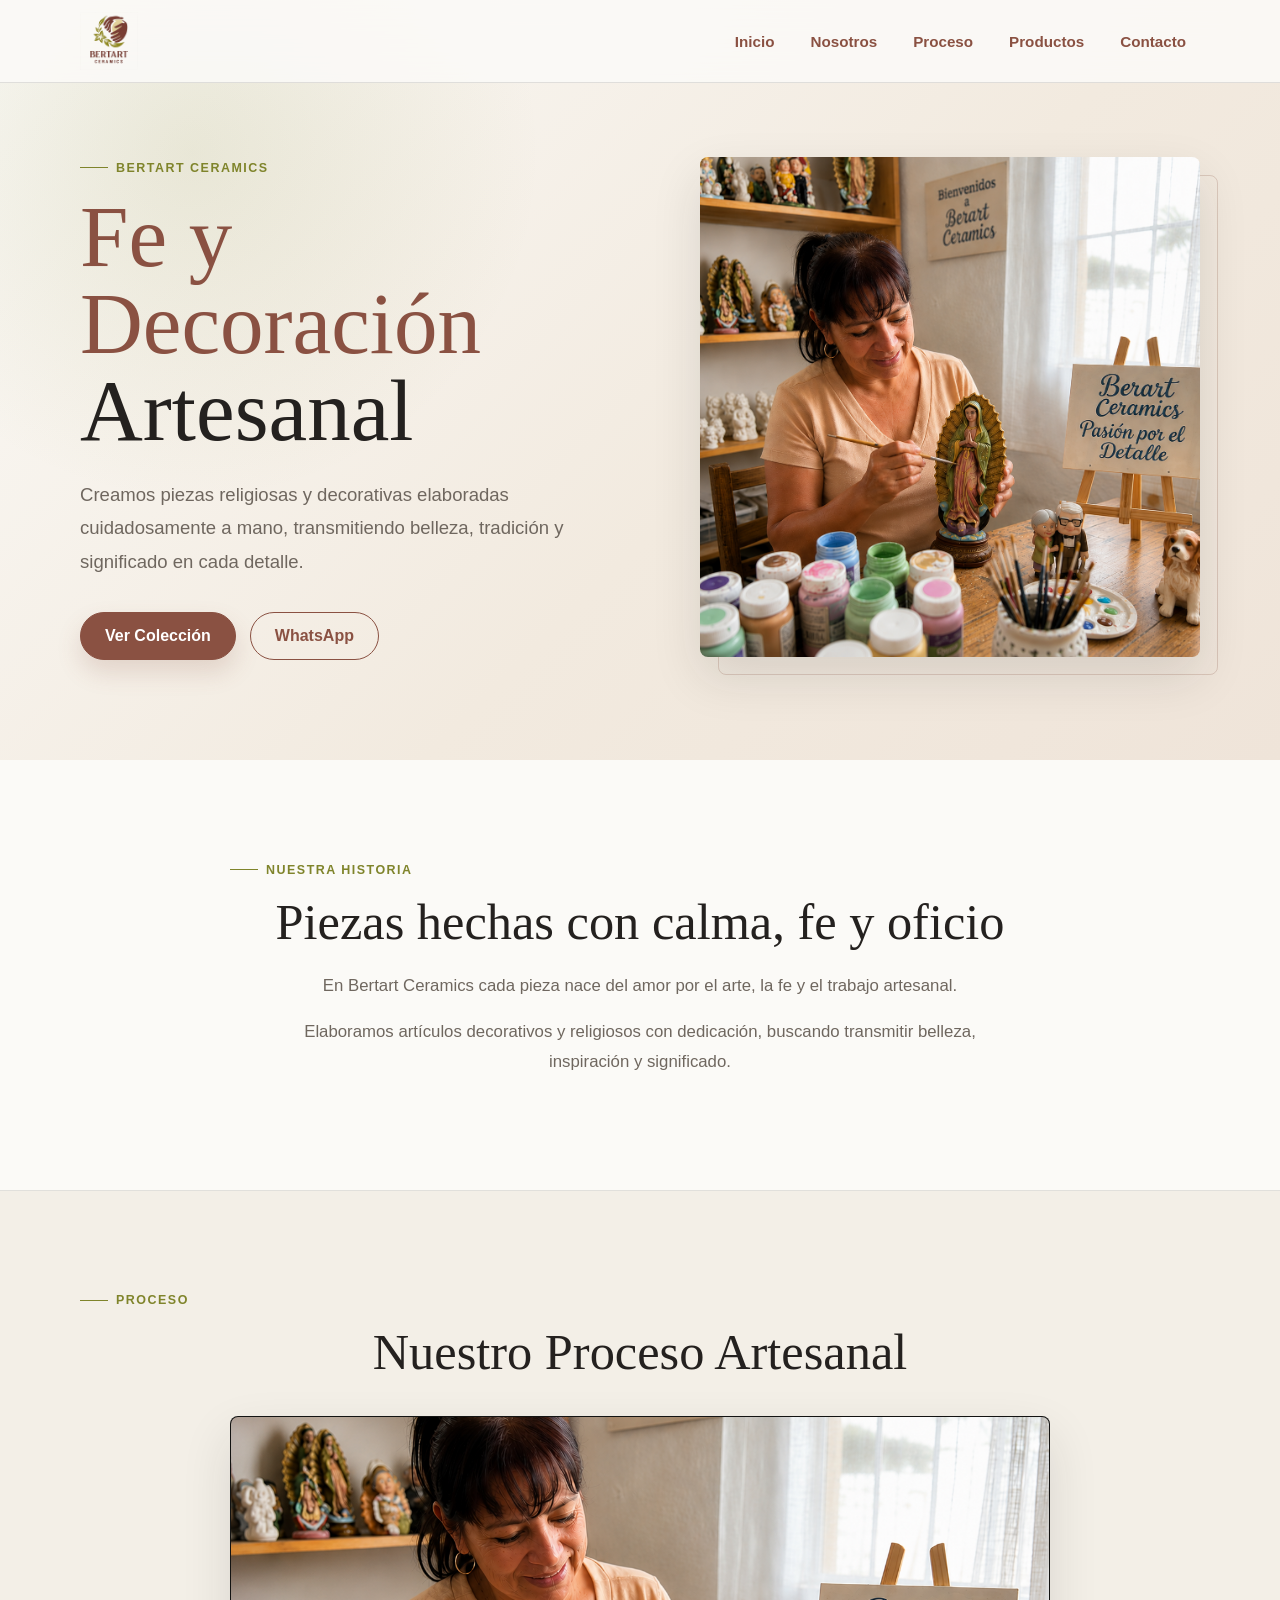
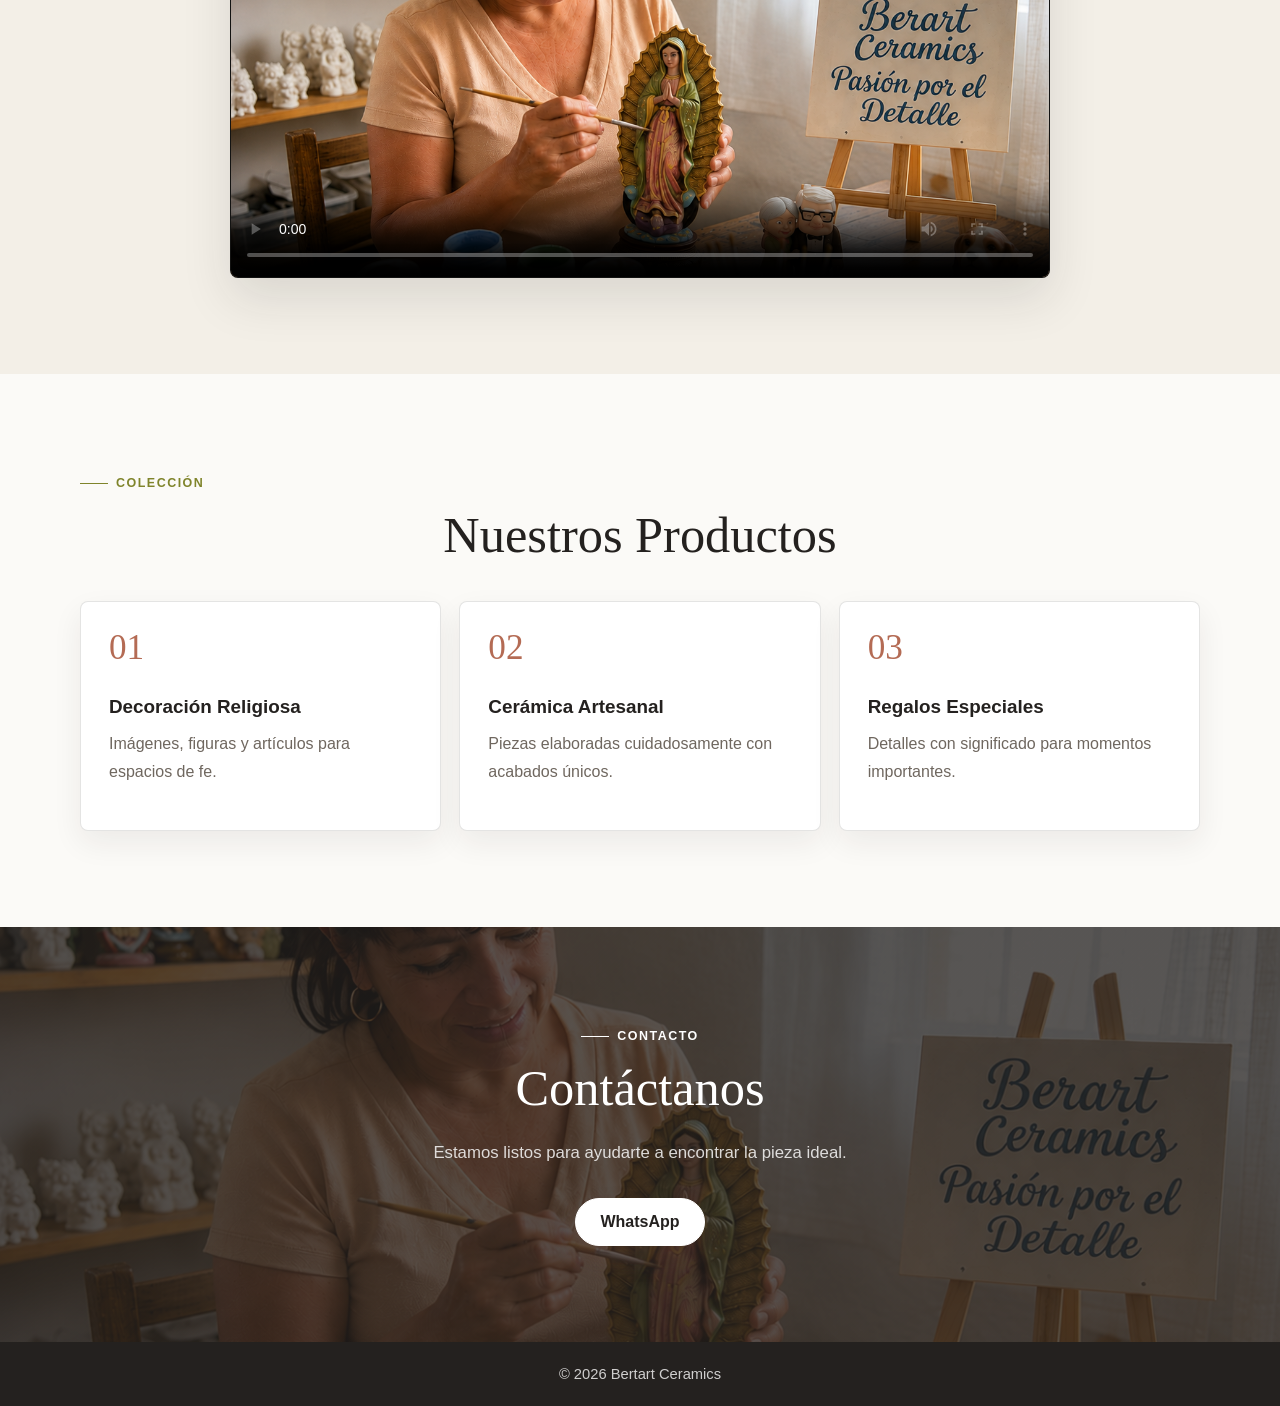
==== index.html @ 4e453b70 "Mejoras diseño landing page" ====
<!DOCTYPE html>
<html lang="es">

<head>
    <meta charset="UTF-8">
    <meta name="viewport" content="width=device-width, initial-scale=1.0">
    <title>Bertart Ceramics | Fe y Decoración</title>

    <link rel="stylesheet" href="css/styles.css">
</head>

<body>

    <nav class="navbar">
        <div class="nav-container">

            <a href="#inicio" class="logo" aria-label="Bertart Ceramics">
                <img src="images/logo.png" alt="Bertart Ceramics">
            </a>

            <button class="nav-toggle" type="button" aria-label="Abrir menú" aria-expanded="false" aria-controls="nav-links">
                <span></span>
                <span></span>
                <span></span>
            </button>

            <ul class="nav-links" id="nav-links">
                <li><a href="#inicio">Inicio</a></li>
                <li><a href="#nosotros">Nosotros</a></li>
                <li><a href="#proceso">Proceso</a></li>
                <li><a href="#productos">Productos</a></li>
                <li><a href="#contacto">Contacto</a></li>
            </ul>

        </div>
    </nav>

    <header id="inicio" class="hero">

        <div class="hero-container">

            <div class="hero-text">

                <span class="hero-badge">
                    Bertart Ceramics
                </span>

                <h1>
                    Fe y Decoración
                    <span>Artesanal</span>
                </h1>

                <p>
                    Creamos piezas religiosas y decorativas elaboradas
                    cuidadosamente a mano, transmitiendo belleza,
                    tradición y significado en cada detalle.
                </p>

                <div class="hero-buttons">
                    <a href="#productos" class="btn">
                        Ver Colección
                    </a>

                    <a href="#contacto" class="btn btn-outline">
                        WhatsApp
                    </a>
                </div>

            </div>

            <div class="hero-image">
                <img src="images/mi_foto.png" alt="Pieza artesanal de Bertart Ceramics">
            </div>

        </div>

    </header>

    <section id="nosotros" class="section intro-section">

        <div class="container narrow">

            <span class="section-kicker">Nuestra historia</span>
            <h2>Piezas hechas con calma, fe y oficio</h2>

            <p class="center-text">
                En Bertart Ceramics cada pieza nace del amor por el arte,
                la fe y el trabajo artesanal.
            </p>

            <p class="center-text">
                Elaboramos artículos decorativos y religiosos con dedicación,
                buscando transmitir belleza, inspiración y significado.
            </p>

        </div>

    </section>

    <section id="proceso" class="section alt-bg">

        <div class="container">

            <span class="section-kicker">Proceso</span>
            <h2>Nuestro Proceso Artesanal</h2>

            <div class="video-container">

                <video controls poster="images/mi_foto.png">
                    <source src="videos/vid_1.mp4" type="video/mp4">
                </video>

            </div>

        </div>

    </section>

    <section id="productos" class="section">

        <div class="container">

            <span class="section-kicker">Colección</span>
            <h2>Nuestros Productos</h2>

            <div class="cards">

                <article class="card">
                    <span class="card-number">01</span>
                    <h3>Decoración Religiosa</h3>
                    <p>Imágenes, figuras y artículos para espacios de fe.</p>
                </article>

                <article class="card">
                    <span class="card-number">02</span>
                    <h3>Cerámica Artesanal</h3>
                    <p>Piezas elaboradas cuidadosamente con acabados únicos.</p>
                </article>

                <article class="card">
                    <span class="card-number">03</span>
                    <h3>Regalos Especiales</h3>
                    <p>Detalles con significado para momentos importantes.</p>
                </article>

            </div>

        </div>

    </section>

    <section id="contacto" class="section contact">

        <div class="container narrow">

            <span class="section-kicker">Contacto</span>
            <h2>Contáctanos</h2>

            <p>
                Estamos listos para ayudarte a encontrar la pieza ideal.
            </p>

            <a href="#" class="btn">
                WhatsApp
            </a>

        </div>

    </section>

    <footer>
        © 2026 Bertart Ceramics
    </footer>

    <script src="js/main.js"></script>

</body>

</html>
---- css/styles.css ----
:root{
    --paper:#fbfaf7;
    --ivory:#f3efe7;
    --clay:#8a5142;
    --terracotta:#b46b54;
    --olive:#7f842b;
    --ink:#24211f;
    --muted:#6f675f;
    --line:rgba(36,33,31,.12);
    --shadow:0 20px 50px rgba(36,33,31,.12);
}

*{
    margin:0;
    padding:0;
    box-sizing:border-box;
}

html{
    scroll-behavior:smooth;
    scroll-padding-top:92px;
}

body{
    min-width:320px;
    font-family:"Segoe UI",Arial,sans-serif;
    background:var(--paper);
    color:var(--ink);
    overflow-x:hidden;
    text-rendering:optimizeLegibility;
}

img,
video{
    display:block;
    max-width:100%;
}

a{
    color:inherit;
}

.container{
    width:min(1120px, calc(100% - 40px));
    margin-inline:auto;
}

.narrow{
    max-width:820px;
}

/* =========================
   NAVBAR
========================= */

.navbar{
    position:fixed;
    inset:0 0 auto;
    z-index:1000;
    background:rgba(251,250,247,.88);
    border-bottom:1px solid var(--line);
    backdrop-filter:blur(18px);
    transition:box-shadow .25s ease, background .25s ease;
}

.navbar.scrolled{
    background:rgba(251,250,247,.96);
    box-shadow:0 12px 34px rgba(36,33,31,.08);
}

.nav-container{
    width:min(1120px, calc(100% - 32px));
    min-height:82px;
    margin-inline:auto;
    display:flex;
    align-items:center;
    justify-content:space-between;
    gap:24px;
}

.logo{
    display:inline-flex;
    align-items:center;
    flex:0 0 auto;
}

.logo img{
    width:auto;
    height:58px;
    object-fit:contain;
}

.nav-links{
    display:flex;
    align-items:center;
    gap:8px;
    list-style:none;
}

.nav-links a{
    display:inline-flex;
    min-height:42px;
    align-items:center;
    padding:0 14px;
    border-radius:999px;
    text-decoration:none;
    color:var(--clay);
    font-size:.95rem;
    font-weight:650;
    transition:background .2s ease, color .2s ease;
}

.nav-links a:hover{
    background:rgba(180,107,84,.1);
    color:var(--ink);
}

.nav-toggle{
    display:none;
    width:44px;
    height:44px;
    border:1px solid var(--line);
    border-radius:8px;
    background:#fff;
    cursor:pointer;
}

.nav-toggle span{
    display:block;
    width:20px;
    height:2px;
    margin:5px auto;
    background:var(--ink);
    transition:transform .2s ease, opacity .2s ease;
}

.nav-open .nav-toggle span:nth-child(1){
    transform:translateY(7px) rotate(45deg);
}

.nav-open .nav-toggle span:nth-child(2){
    opacity:0;
}

.nav-open .nav-toggle span:nth-child(3){
    transform:translateY(-7px) rotate(-45deg);
}

/* =========================
   HERO
========================= */

.hero{
    min-height:760px;
    padding:118px 0 64px;
    display:flex;
    align-items:center;
    background:
        radial-gradient(circle at 15% 20%, rgba(127,132,43,.13), transparent 28%),
        linear-gradient(135deg, #fbfaf7 0%, #f2eadf 58%, #efe4d9 100%);
}

.hero-container{
    width:min(1120px, calc(100% - 40px));
    margin-inline:auto;
    display:grid;
    grid-template-columns:minmax(0, 1fr) minmax(340px, 500px);
    align-items:center;
    gap:72px;
}

.hero-badge,
.section-kicker{
    display:inline-flex;
    align-items:center;
    gap:8px;
    margin-bottom:18px;
    color:var(--olive);
    font-size:.78rem;
    font-weight:800;
    letter-spacing:.12em;
    text-transform:uppercase;
}

.hero-badge::before,
.section-kicker::before{
    content:"";
    width:28px;
    height:1px;
    background:currentColor;
}

.hero h1{
    max-width:680px;
    color:var(--clay);
    font-family:Georgia,"Times New Roman",serif;
    font-size:clamp(3.1rem, 6.8vw, 5.45rem);
    line-height:1;
    font-weight:500;
    margin-bottom:24px;
    text-wrap:balance;
}

.hero h1 span{
    display:block;
    color:var(--ink);
}

.hero p{
    max-width:570px;
    color:var(--muted);
    font-size:clamp(1rem, 1.8vw, 1.16rem);
    line-height:1.8;
}

.hero-buttons{
    display:flex;
    flex-wrap:wrap;
    align-items:center;
    gap:14px;
    margin-top:34px;
}

.btn{
    display:inline-flex;
    min-height:48px;
    align-items:center;
    justify-content:center;
    padding:0 24px;
    border:1px solid var(--clay);
    border-radius:999px;
    background:var(--clay);
    color:#fff;
    text-decoration:none;
    font-weight:750;
    box-shadow:0 12px 24px rgba(138,81,66,.18);
    transition:transform .2s ease, box-shadow .2s ease, background .2s ease;
}

.btn:hover{
    transform:translateY(-2px);
    background:#734337;
    box-shadow:0 16px 30px rgba(138,81,66,.24);
}

.btn-outline{
    background:transparent;
    color:var(--clay);
    box-shadow:none;
}

.btn-outline:hover{
    background:#fff;
    color:var(--ink);
}

.hero-image{
    position:relative;
    width:100%;
    max-width:500px;
    margin-left:auto;
}

.hero-image::before{
    content:"";
    position:absolute;
    inset:18px -18px -18px 18px;
    border:1px solid rgba(138,81,66,.22);
    border-radius:8px;
}

.hero-image img{
    position:relative;
    width:100%;
    aspect-ratio:1 / 1;
    object-fit:cover;
    border-radius:8px;
    box-shadow:var(--shadow);
}

/* =========================
   SECCIONES
========================= */

.section{
    padding:96px 0;
}

.section h2{
    max-width:760px;
    margin:0 auto 22px;
    color:var(--ink);
    font-family:Georgia,"Times New Roman",serif;
    font-size:clamp(2rem, 4vw, 3.15rem);
    line-height:1.08;
    font-weight:500;
    text-align:center;
    text-wrap:balance;
}

.section-kicker{
    width:max-content;
    margin-inline:auto;
}

.center-text,
.contact p{
    max-width:720px;
    margin:0 auto 16px;
    color:var(--muted);
    font-size:1.05rem;
    line-height:1.8;
    text-align:center;
}

.alt-bg{
    background:var(--ivory);
}

.intro-section{
    border-bottom:1px solid var(--line);
}

/* =========================
   VIDEO
========================= */

.video-container{
    max-width:820px;
    margin:36px auto 0;
    overflow:hidden;
    border:1px solid var(--line);
    border-radius:8px;
    background:#111;
    box-shadow:var(--shadow);
}

.video-container video{
    width:100%;
    aspect-ratio:16 / 9;
    object-fit:cover;
}

/* =========================
   PRODUCTOS
========================= */

.cards{
    display:grid;
    grid-template-columns:repeat(3, minmax(0, 1fr));
    gap:18px;
    margin-top:38px;
}

.card{
    min-height:230px;
    padding:28px;
    border:1px solid var(--line);
    border-radius:8px;
    background:#fff;
    box-shadow:0 12px 30px rgba(36,33,31,.07);
    transition:transform .2s ease, border-color .2s ease, box-shadow .2s ease;
}

.card:hover{
    transform:translateY(-4px);
    border-color:rgba(138,81,66,.28);
    box-shadow:0 18px 38px rgba(36,33,31,.1);
}

.card-number{
    display:block;
    margin-bottom:30px;
    color:var(--terracotta);
    font-family:Georgia,"Times New Roman",serif;
    font-size:2.2rem;
    line-height:1;
}

.card h3{
    color:var(--ink);
    font-size:1.18rem;
    line-height:1.25;
    margin-bottom:12px;
}

.card p{
    color:var(--muted);
    line-height:1.7;
}

/* =========================
   CONTACTO / FOOTER
========================= */

.contact{
    text-align:center;
    background:
        linear-gradient(rgba(36,33,31,.76), rgba(36,33,31,.76)),
        url("../images/mi_foto.png") center / cover;
    color:#fff;
}

.contact h2,
.contact .section-kicker{
    color:#fff;
}

.contact p{
    color:rgba(255,255,255,.82);
}

.contact .btn{
    margin-top:14px;
    background:#fff;
    color:var(--ink);
    border-color:#fff;
}

footer{
    padding:24px;
    background:var(--ink);
    color:rgba(255,255,255,.78);
    text-align:center;
    font-size:.92rem;
}

@media (prefers-reduced-motion:reduce){
    *,
    *::before,
    *::after{
        scroll-behavior:auto !important;
        transition:none !important;
    }
}

/* =========================
   RESPONSIVE
========================= */

@media(max-width:900px){
    .nav-toggle{
        display:block;
    }

    .nav-links{
        position:absolute;
        top:calc(100% + 1px);
        left:16px;
        right:16px;
        display:grid;
        gap:4px;
        padding:12px;
        border:1px solid var(--line);
        border-radius:8px;
        background:rgba(251,250,247,.98);
        box-shadow:0 20px 44px rgba(36,33,31,.14);
        transform:translateY(-12px);
        opacity:0;
        pointer-events:none;
        transition:opacity .2s ease, transform .2s ease;
    }

    .nav-open .nav-links{
        transform:translateY(0);
        opacity:1;
        pointer-events:auto;
    }

    .nav-links a{
        justify-content:center;
        border-radius:6px;
    }

    .hero{
        min-height:auto;
        padding:112px 0 58px;
    }

    .hero-container{
        grid-template-columns:1fr;
        gap:38px;
        max-width:680px;
    }

    .hero-text{
        text-align:center;
    }

    .hero-badge{
        margin-inline:auto;
    }

    .hero p{
        margin-inline:auto;
    }

    .hero-buttons{
        justify-content:center;
    }

    .hero-image{
        width:min(460px, 100%);
        max-width:none;
        margin-inline:auto;
    }

    .hero-image::before{
        inset:14px -14px -14px 14px;
    }

    .cards{
        grid-template-columns:repeat(3, minmax(0, 1fr));
        gap:12px;
    }

    .card{
        min-height:0;
        padding:22px;
    }

    .card-number{
        margin-bottom:20px;
        font-size:1.8rem;
    }
}

@media(max-width:760px){
    .cards{
        grid-template-columns:1fr;
        gap:14px;
    }

    .card{
        display:grid;
        grid-template-columns:auto 1fr;
        column-gap:18px;
        align-items:start;
    }

    .card-number{
        grid-row:span 2;
        margin:0;
    }
}

@media(max-width:560px){
    html{
        scroll-padding-top:76px;
    }

    .container,
    .hero-container{
        width:calc(100% - 32px);
    }

    .nav-container{
        width:calc(100% - 28px);
        min-height:72px;
        gap:14px;
    }

    .logo img{
        height:44px;
    }

    .hero{
        padding:94px 0 48px;
    }

    .hero-text{
        text-align:left;
    }

    .hero-badge{
        margin-inline:0;
        font-size:.72rem;
        letter-spacing:.1em;
    }

    .hero h1{
        font-size:clamp(2.35rem, 12.5vw, 3.15rem);
        line-height:1.04;
        margin-bottom:18px;
    }

    .hero p{
        margin-inline:0;
        line-height:1.7;
    }

    .hero-buttons{
        align-items:stretch;
        flex-direction:column;
        gap:10px;
        margin-top:26px;
    }

    .btn{
        width:100%;
    }

    .hero-image::before{
        display:none;
    }

    .hero-image img{
        aspect-ratio:1 / 1;
        max-height:360px;
        object-fit:cover;
    }

    .section{
        padding:64px 0;
    }

    .section h2{
        font-size:clamp(1.8rem, 9.5vw, 2.35rem);
        line-height:1.12;
        margin-bottom:18px;
    }

    .center-text,
    .contact p{
        font-size:1rem;
        line-height:1.7;
    }

    .video-container{
        margin-top:28px;
        box-shadow:0 14px 32px rgba(36,33,31,.1);
    }

    .card{
        padding:24px;
        grid-template-columns:1fr;
    }

    .card-number{
        margin-bottom:14px;
    }
}

@media(max-width:380px){
    .container,
    .hero-container{
        width:calc(100% - 24px);
    }

    .hero h1{
        font-size:2.22rem;
    }

    .section-kicker,
    .hero-badge{
        letter-spacing:.08em;
    }

    .card{
        padding:20px;
    }
}
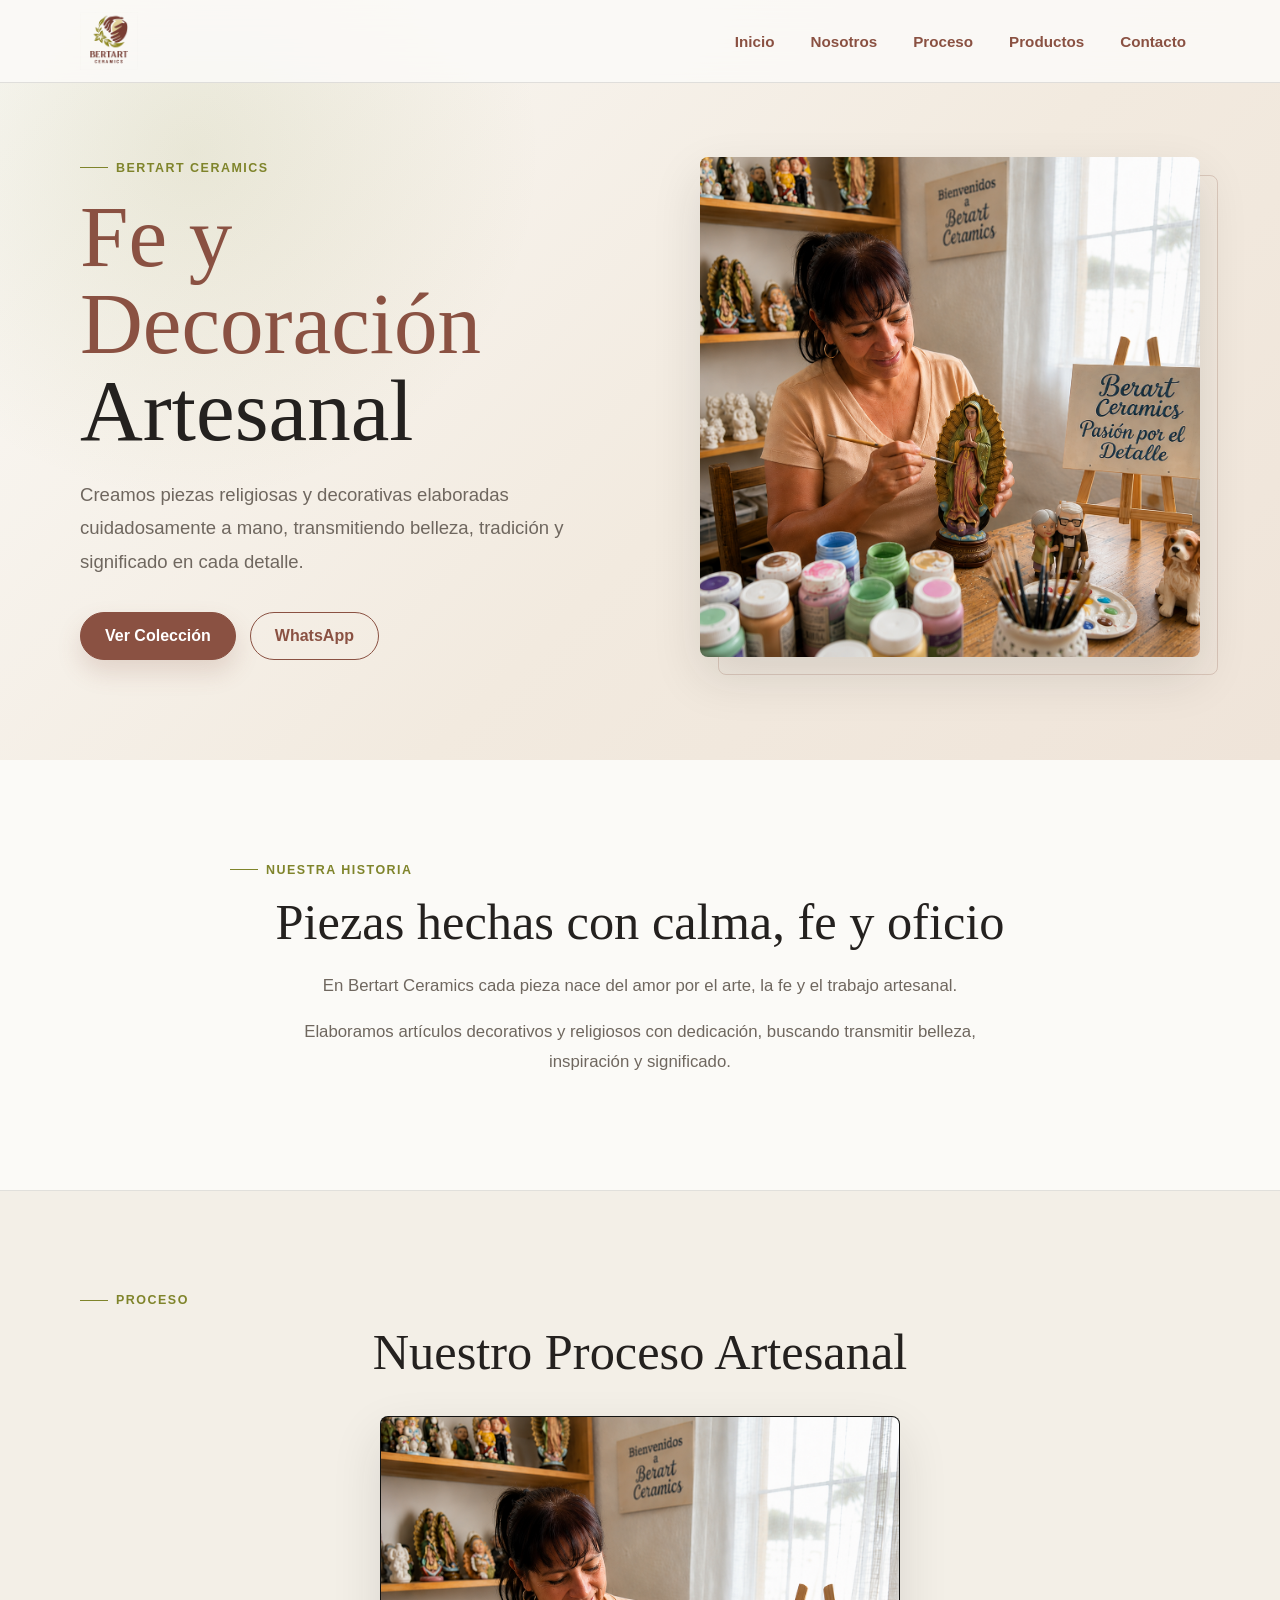
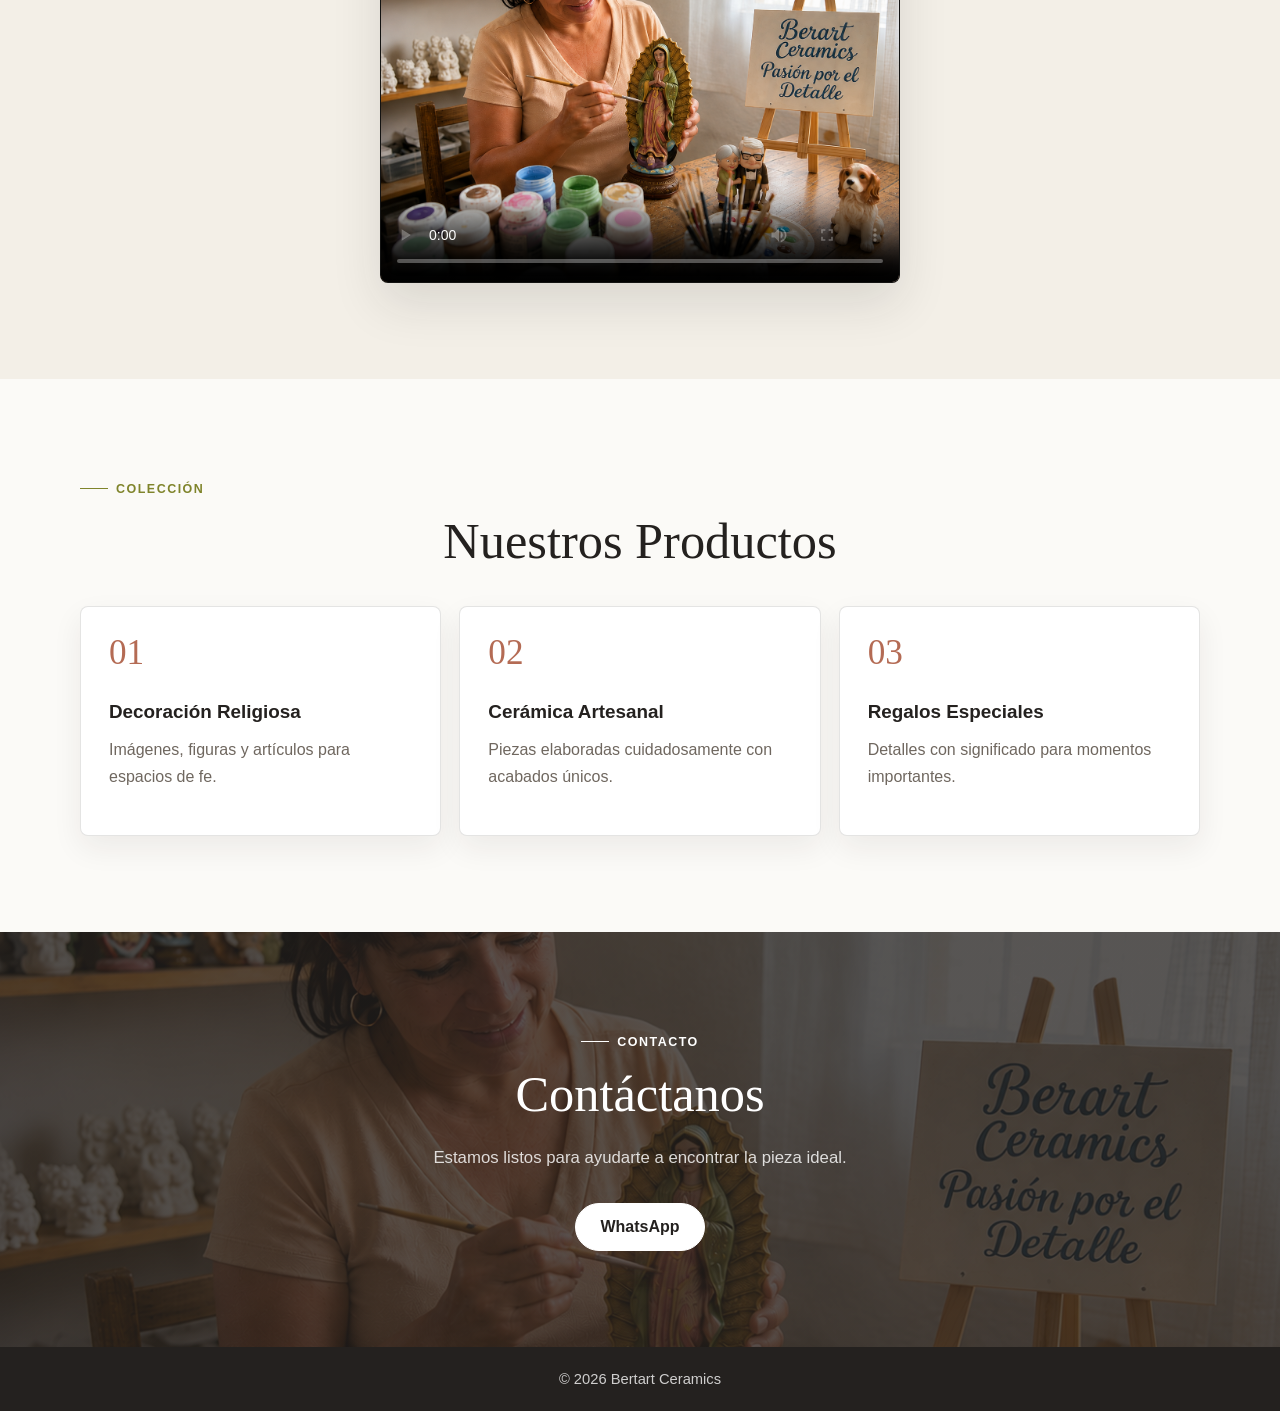
==== commit fba845f9: "Mejoras diseño landing page" ====
--- a/index.html
+++ b/index.html
@@ -61,7 +61,7 @@
                         Ver Colección
                     </a>
 
-                    <a href="#contacto" class="btn btn-outline">
+                    <a href="https://wa.link/isol9u" class="btn btn-outline" target="_blank" rel="noopener noreferrer">
                         WhatsApp
                     </a>
                 </div>
@@ -160,7 +160,7 @@
                 Estamos listos para ayudarte a encontrar la pieza ideal.
             </p>
 
-            <a href="#" class="btn">
+            <a href="https://wa.link/isol9u" class="btn" target="_blank" rel="noopener noreferrer">
                 WhatsApp
             </a>
 
--- a/css/styles.css
+++ b/css/styles.css
@@ -326,7 +326,7 @@
 ========================= */
 
 .video-container{
-    max-width:820px;
+    width:min(100%, 520px);
     margin:36px auto 0;
     overflow:hidden;
     border:1px solid var(--line);
@@ -337,8 +337,9 @@
 
 .video-container video{
     width:100%;
-    aspect-ratio:16 / 9;
-    object-fit:cover;
+    height:auto;
+    max-height:78vh;
+    object-fit:contain;
 }
 
 /* =========================
@@ -627,6 +628,7 @@
     }
 
     .video-container{
+        width:min(100%, 420px);
         margin-top:28px;
         box-shadow:0 14px 32px rgba(36,33,31,.1);
     }
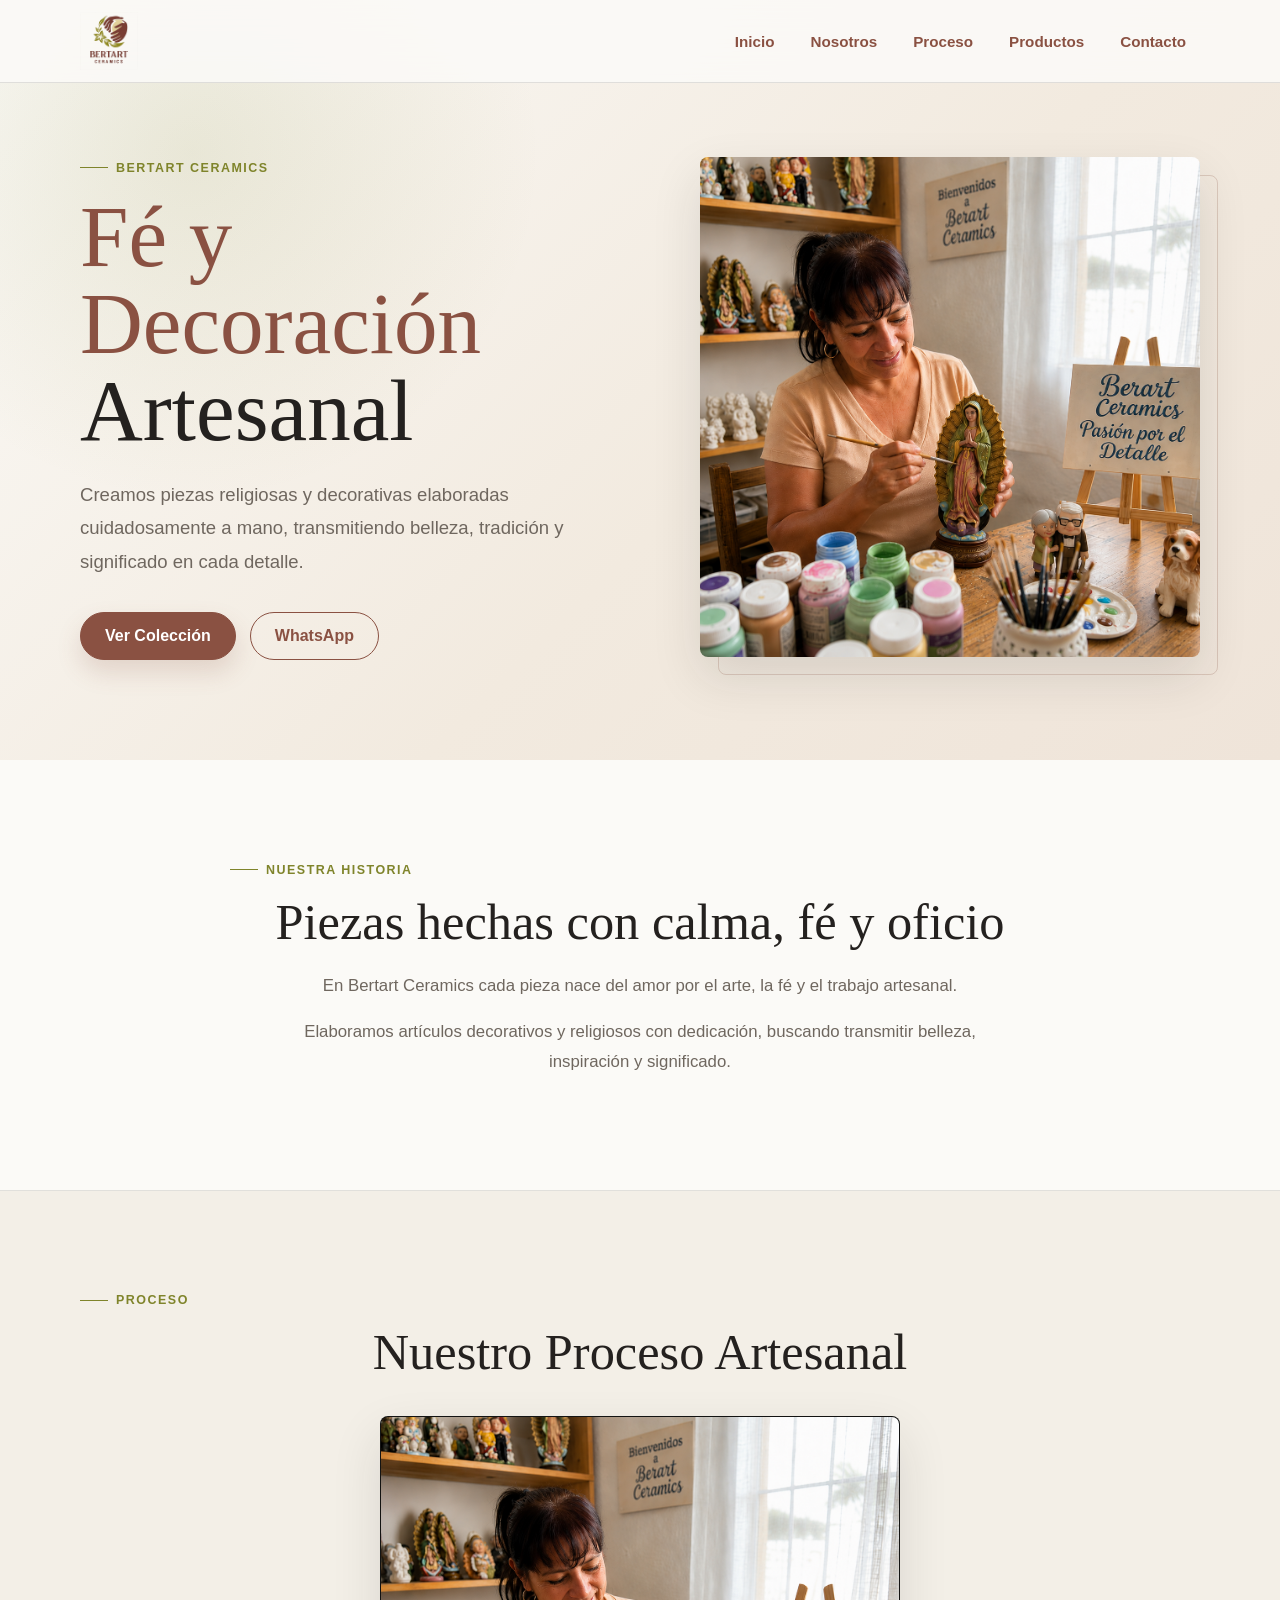
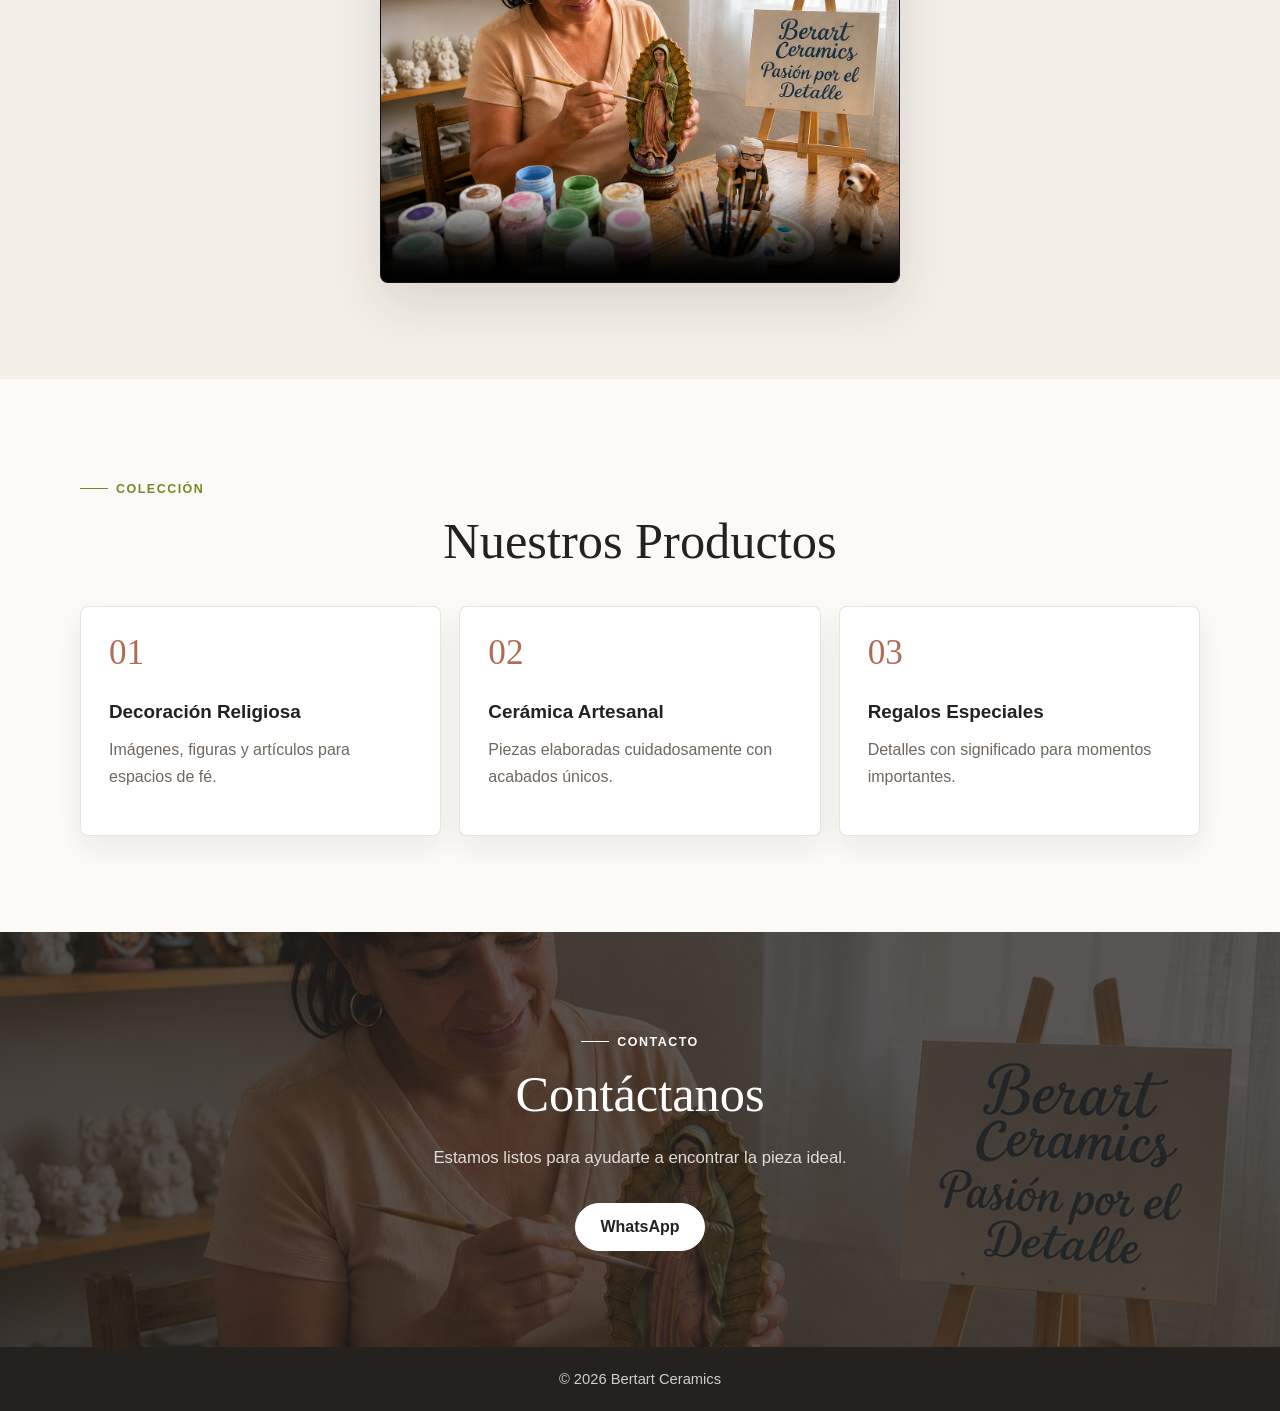
==== commit 38431e4e: "Mejoras diseño landing page" ====
--- a/index.html
+++ b/index.html
@@ -4,7 +4,7 @@
 <head>
     <meta charset="UTF-8">
     <meta name="viewport" content="width=device-width, initial-scale=1.0">
-    <title>Bertart Ceramics | Fe y Decoración</title>
+    <title>Bertart Ceramics | Fé y Decoración</title>
 
     <link rel="stylesheet" href="css/styles.css">
 </head>
@@ -46,7 +46,7 @@
                 </span>
 
                 <h1>
-                    Fe y Decoración
+                    Fé y Decoración
                     <span>Artesanal</span>
                 </h1>
 
@@ -81,11 +81,11 @@
         <div class="container narrow">
 
             <span class="section-kicker">Nuestra historia</span>
-            <h2>Piezas hechas con calma, fe y oficio</h2>
+            <h2>Piezas hechas con calma, fé y oficio</h2>
 
             <p class="center-text">
                 En Bertart Ceramics cada pieza nace del amor por el arte,
-                la fe y el trabajo artesanal.
+                la fé y el trabajo artesanal.
             </p>
 
             <p class="center-text">
@@ -128,7 +128,7 @@
                 <article class="card">
                     <span class="card-number">01</span>
                     <h3>Decoración Religiosa</h3>
-                    <p>Imágenes, figuras y artículos para espacios de fe.</p>
+                    <p>Imágenes, figuras y artículos para espacios de fé.</p>
                 </article>
 
                 <article class="card">
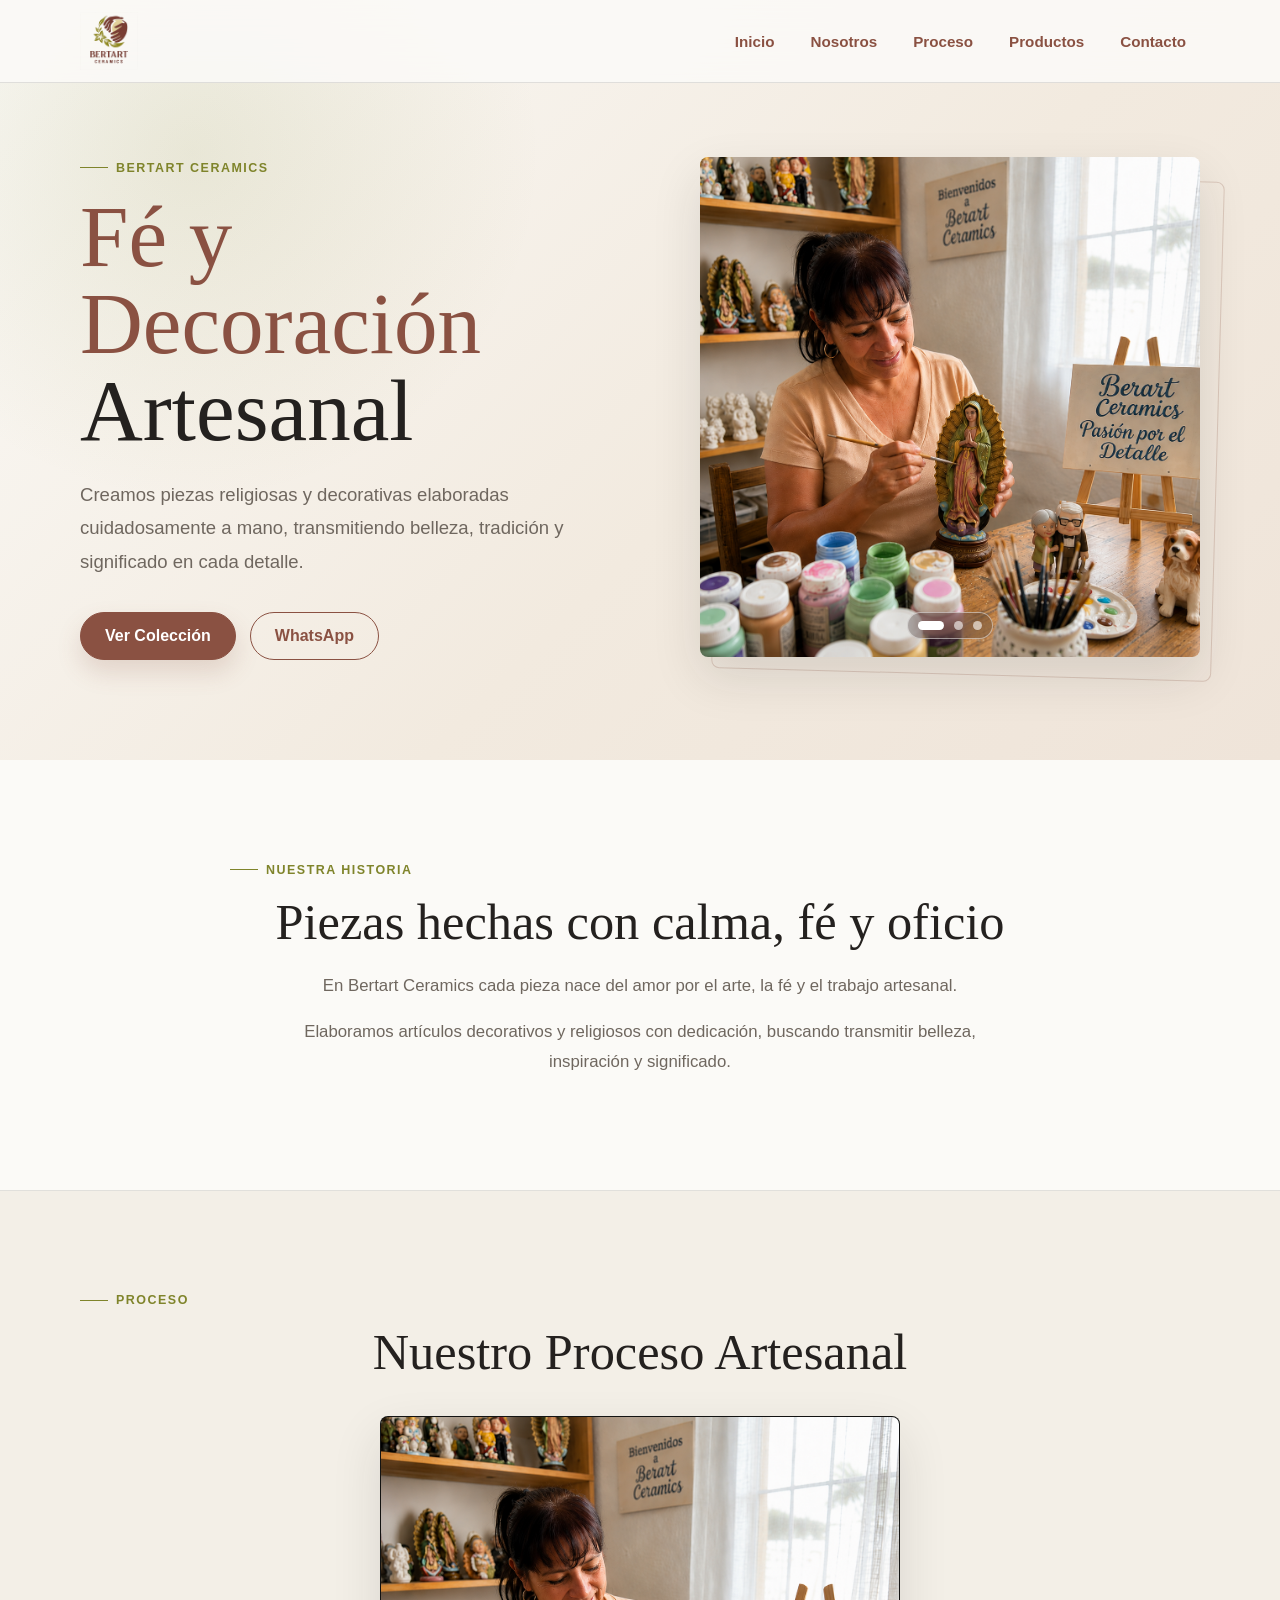
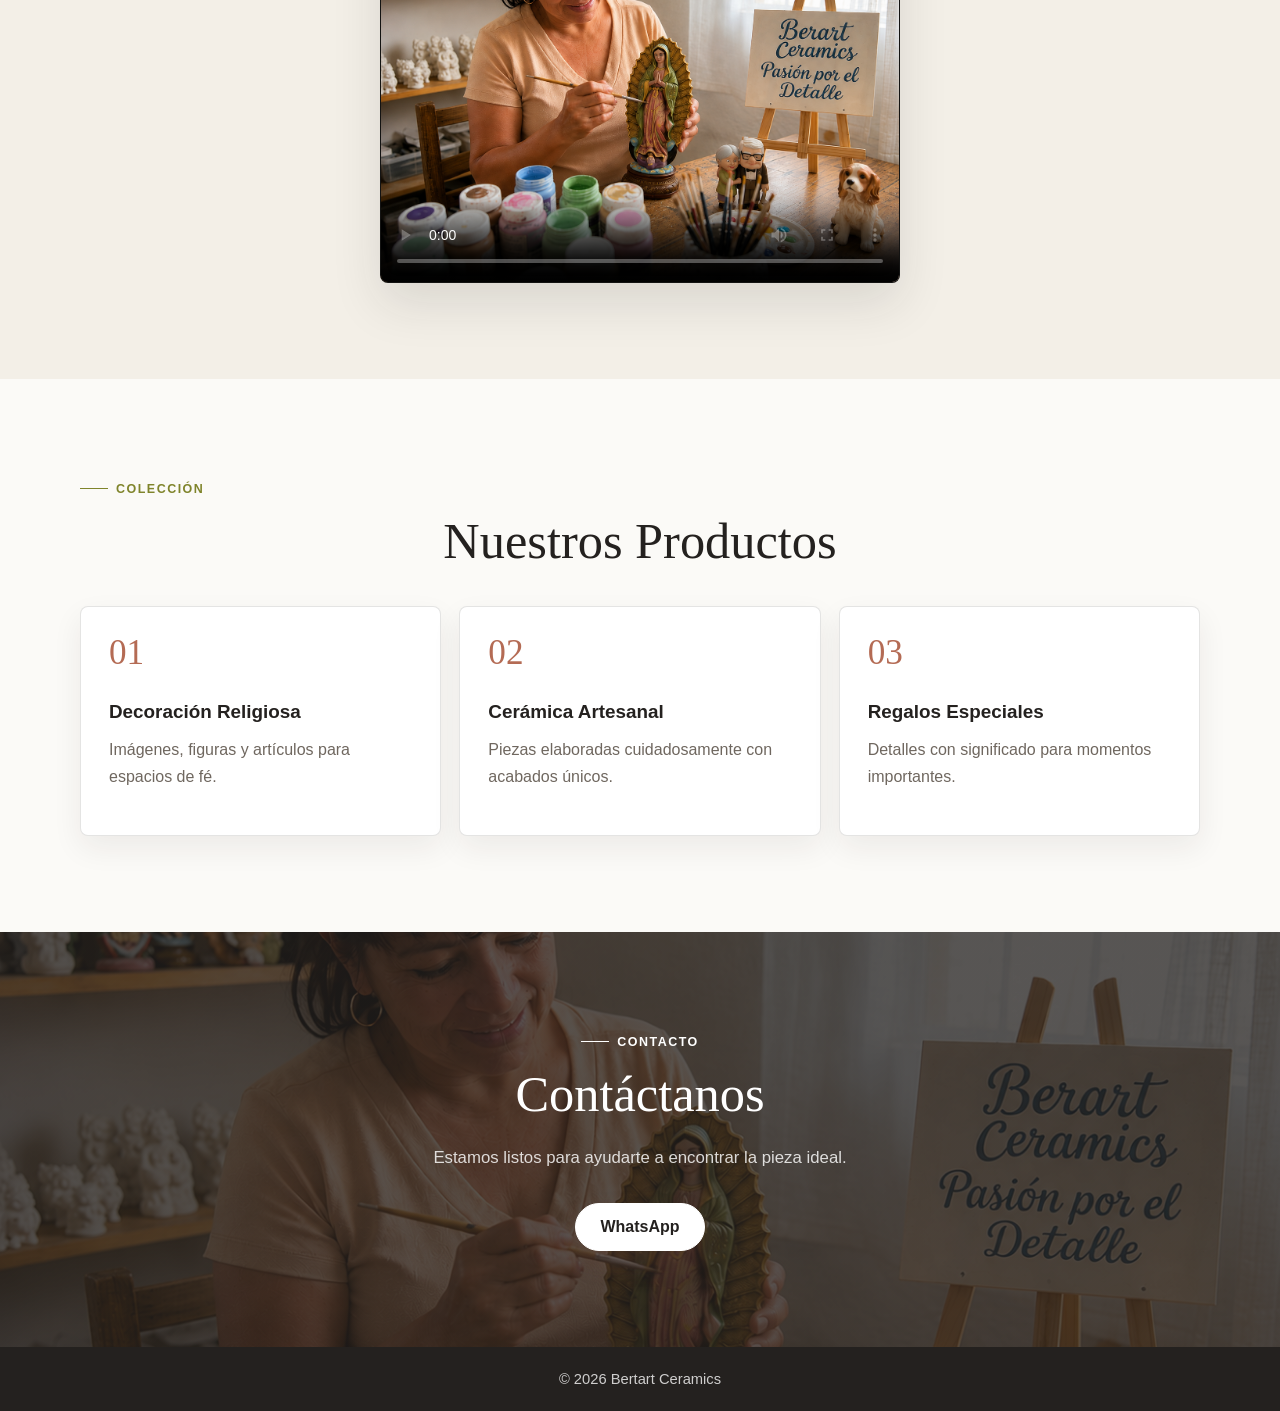
==== commit 0656b8c1: "Mejoras diseño landing page" ====
--- a/index.html
+++ b/index.html
@@ -68,8 +68,18 @@
 
             </div>
 
-            <div class="hero-image">
-                <img src="images/mi_foto.png" alt="Pieza artesanal de Bertart Ceramics">
+            <div class="hero-image hero-carousel" aria-label="Galeria principal de Bertart Ceramics">
+                <div class="hero-slides">
+                    <img class="hero-slide is-active" src="images/mi_foto.png" alt="Bertart Ceramics, pieza principal">
+                    <img class="hero-slide" src="images/about_me2.png" alt="Detalle artesanal de Bertart Ceramics">
+                    <img class="hero-slide" src="images/about_me3.png" alt="Proceso artesanal de Bertart Ceramics">
+                </div>
+
+                <div class="hero-dots" aria-label="Cambiar imagen principal">
+                    <button class="hero-dot is-active" type="button" aria-label="Ver imagen 1" aria-current="true"></button>
+                    <button class="hero-dot" type="button" aria-label="Ver imagen 2"></button>
+                    <button class="hero-dot" type="button" aria-label="Ver imagen 3"></button>
+                </div>
             </div>
 
         </div>
--- a/css/styles.css
+++ b/css/styles.css
@@ -158,6 +158,7 @@
     background:
         radial-gradient(circle at 15% 20%, rgba(127,132,43,.13), transparent 28%),
         linear-gradient(135deg, #fbfaf7 0%, #f2eadf 58%, #efe4d9 100%);
+    overflow:hidden;
 }
 
 .hero-container{
@@ -167,6 +168,10 @@
     grid-template-columns:minmax(0, 1fr) minmax(340px, 500px);
     align-items:center;
     gap:72px;
+}
+
+.hero-text{
+    animation:heroTextIn .8s ease both;
 }
 
 .hero-badge,
@@ -259,6 +264,7 @@
     width:100%;
     max-width:500px;
     margin-left:auto;
+    animation:heroImageIn .9s .08s ease both;
 }
 
 .hero-image::before{
@@ -267,15 +273,96 @@
     inset:18px -18px -18px 18px;
     border:1px solid rgba(138,81,66,.22);
     border-radius:8px;
-}
-
-.hero-image img{
+    transform:rotate(1.6deg);
+    transition:transform .6s ease;
+}
+
+.hero-image:hover::before{
+    transform:rotate(.5deg) translate3d(3px, -3px, 0);
+}
+
+.hero-slides{
     position:relative;
+    z-index:1;
     width:100%;
     aspect-ratio:1 / 1;
+    overflow:hidden;
+    border-radius:8px;
+    background:var(--ivory);
+    box-shadow:var(--shadow);
+}
+
+.hero-slide{
+    position:absolute;
+    inset:0;
+    width:100%;
+    height:100%;
     object-fit:cover;
-    border-radius:8px;
-    box-shadow:var(--shadow);
+    opacity:0;
+    transform:scale(1.035);
+    transition:opacity .9s ease, transform 5.8s ease;
+}
+
+.hero-slide.is-active{
+    opacity:1;
+    transform:scale(1);
+}
+
+.hero-dots{
+    position:absolute;
+    z-index:2;
+    left:50%;
+    bottom:18px;
+    display:flex;
+    align-items:center;
+    gap:10px;
+    padding:8px 10px;
+    border:1px solid rgba(255,255,255,.48);
+    border-radius:999px;
+    background:rgba(36,33,31,.24);
+    backdrop-filter:blur(12px);
+    transform:translateX(-50%);
+}
+
+.hero-dot{
+    width:9px;
+    height:9px;
+    border:0;
+    border-radius:999px;
+    background:rgba(255,255,255,.6);
+    cursor:pointer;
+    transition:width .25s ease, background .25s ease, transform .25s ease;
+}
+
+.hero-dot:hover,
+.hero-dot.is-active{
+    background:#fff;
+}
+
+.hero-dot.is-active{
+    width:26px;
+}
+
+@keyframes heroTextIn{
+    from{
+        opacity:0;
+        transform:translateY(16px);
+    }
+    to{
+        opacity:1;
+        transform:translateY(0);
+    }
+}
+
+@keyframes heroImageIn{
+    from{
+        opacity:0;
+        transform:translateY(20px) scale(.985);
+    }
+    to{
+        opacity:1;
+        transform:translateY(0) scale(1);
+    }
 }
 
 /* =========================
@@ -432,6 +519,7 @@
     *::after{
         scroll-behavior:auto !important;
         transition:none !important;
+        animation:none !important;
     }
 }
 
@@ -605,10 +693,9 @@
         display:none;
     }
 
-    .hero-image img{
+    .hero-slides{
         aspect-ratio:1 / 1;
         max-height:360px;
-        object-fit:cover;
     }
 
     .section{
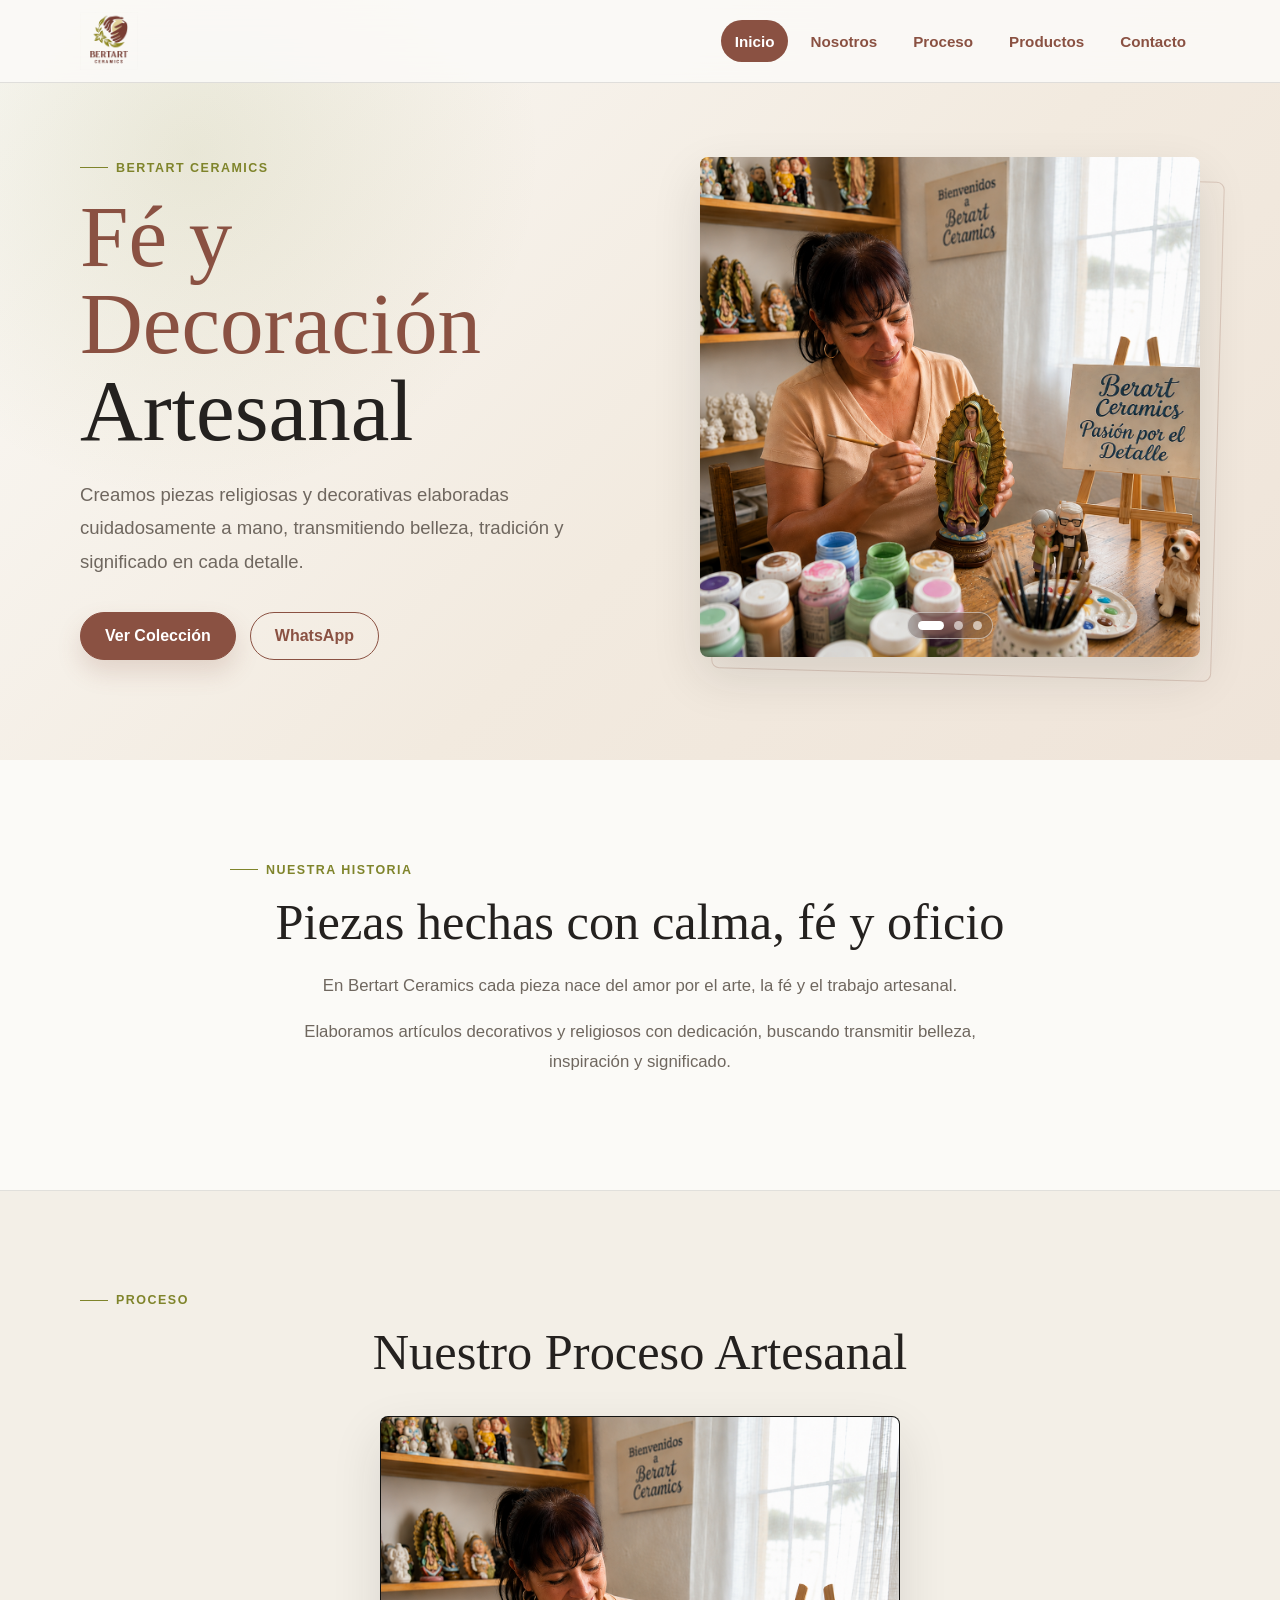
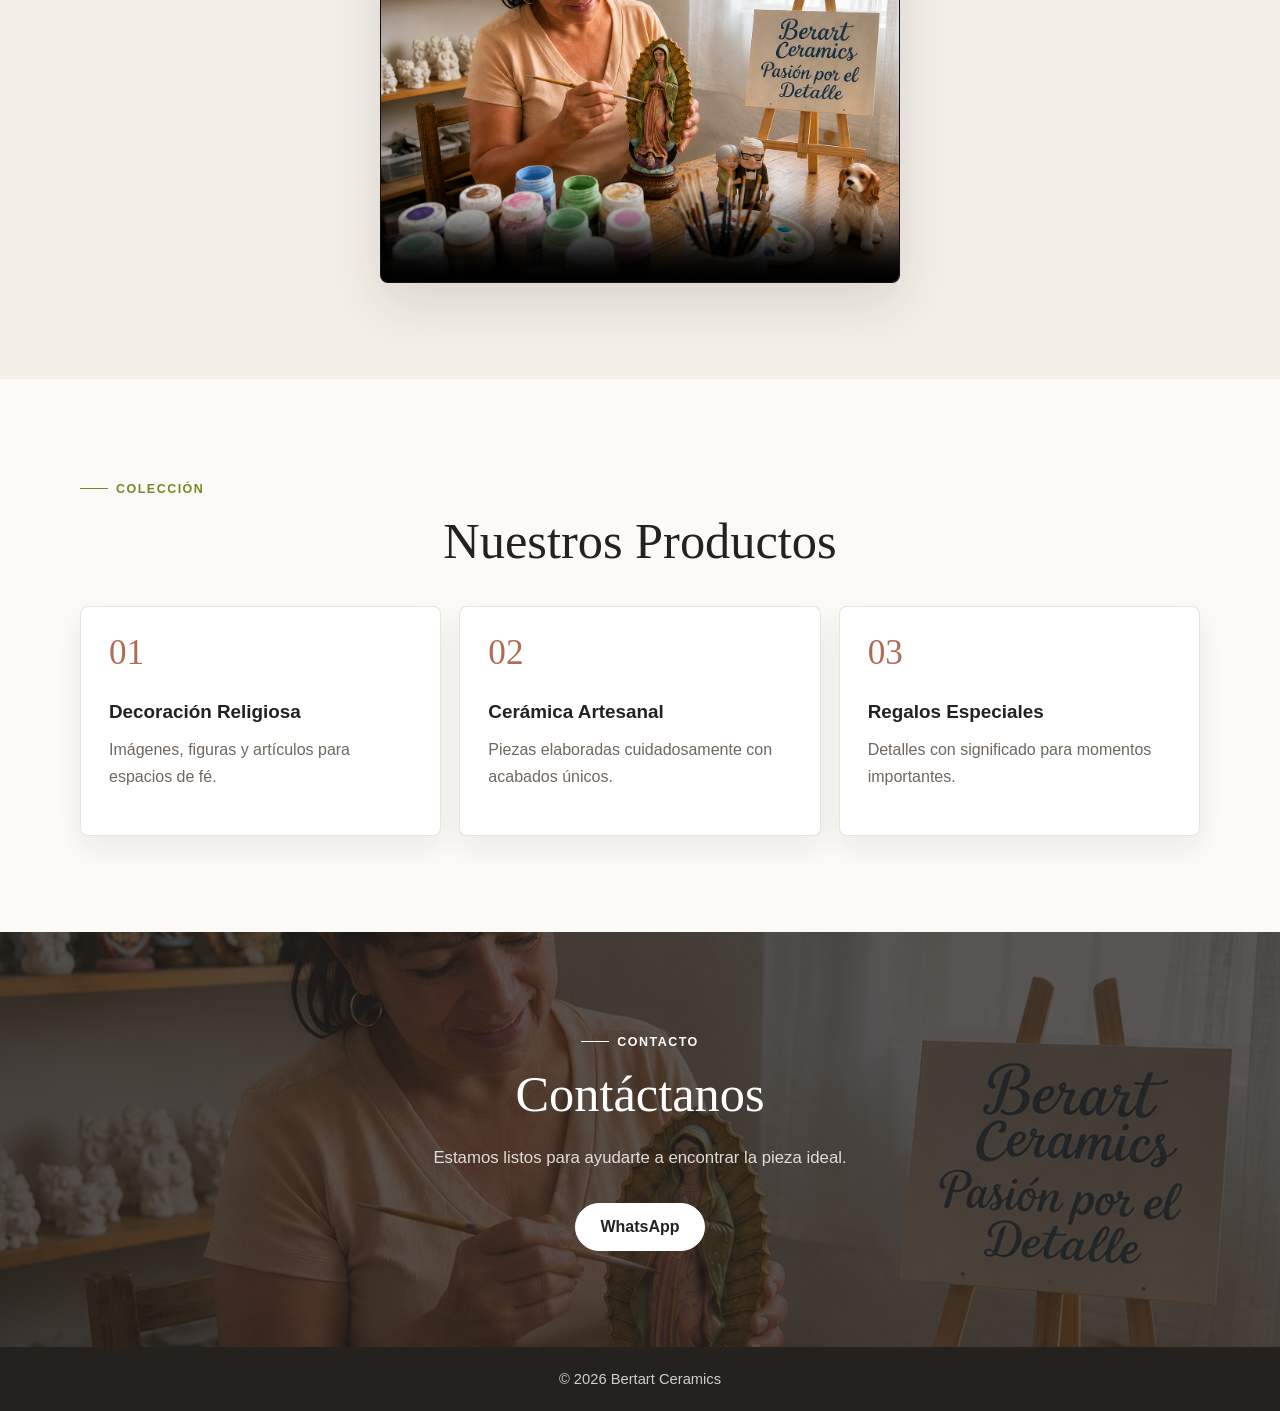
==== commit edfc6873: "Mejoras diseño landing page" ====
--- a/index.html
+++ b/index.html
@@ -28,8 +28,8 @@
                 <li><a href="#inicio">Inicio</a></li>
                 <li><a href="#nosotros">Nosotros</a></li>
                 <li><a href="#proceso">Proceso</a></li>
-                <li><a href="#productos">Productos</a></li>
-                <li><a href="#contacto">Contacto</a></li>
+                <li><a href="productos.html">Productos</a></li>
+                <li><a href="https://wa.link/isol9u">Contacto</a></li>
             </ul>
 
         </div>
--- a/css/styles.css
+++ b/css/styles.css
@@ -749,3 +749,13 @@
         padding:20px;
     }
 }
+.nav-links a.active {
+    color: #fff;
+    font-weight: 700;
+    background: var(--clay);
+}
+
+.nav-links a.active:hover {
+    background: var(--clay);
+    color: #fff;
+}
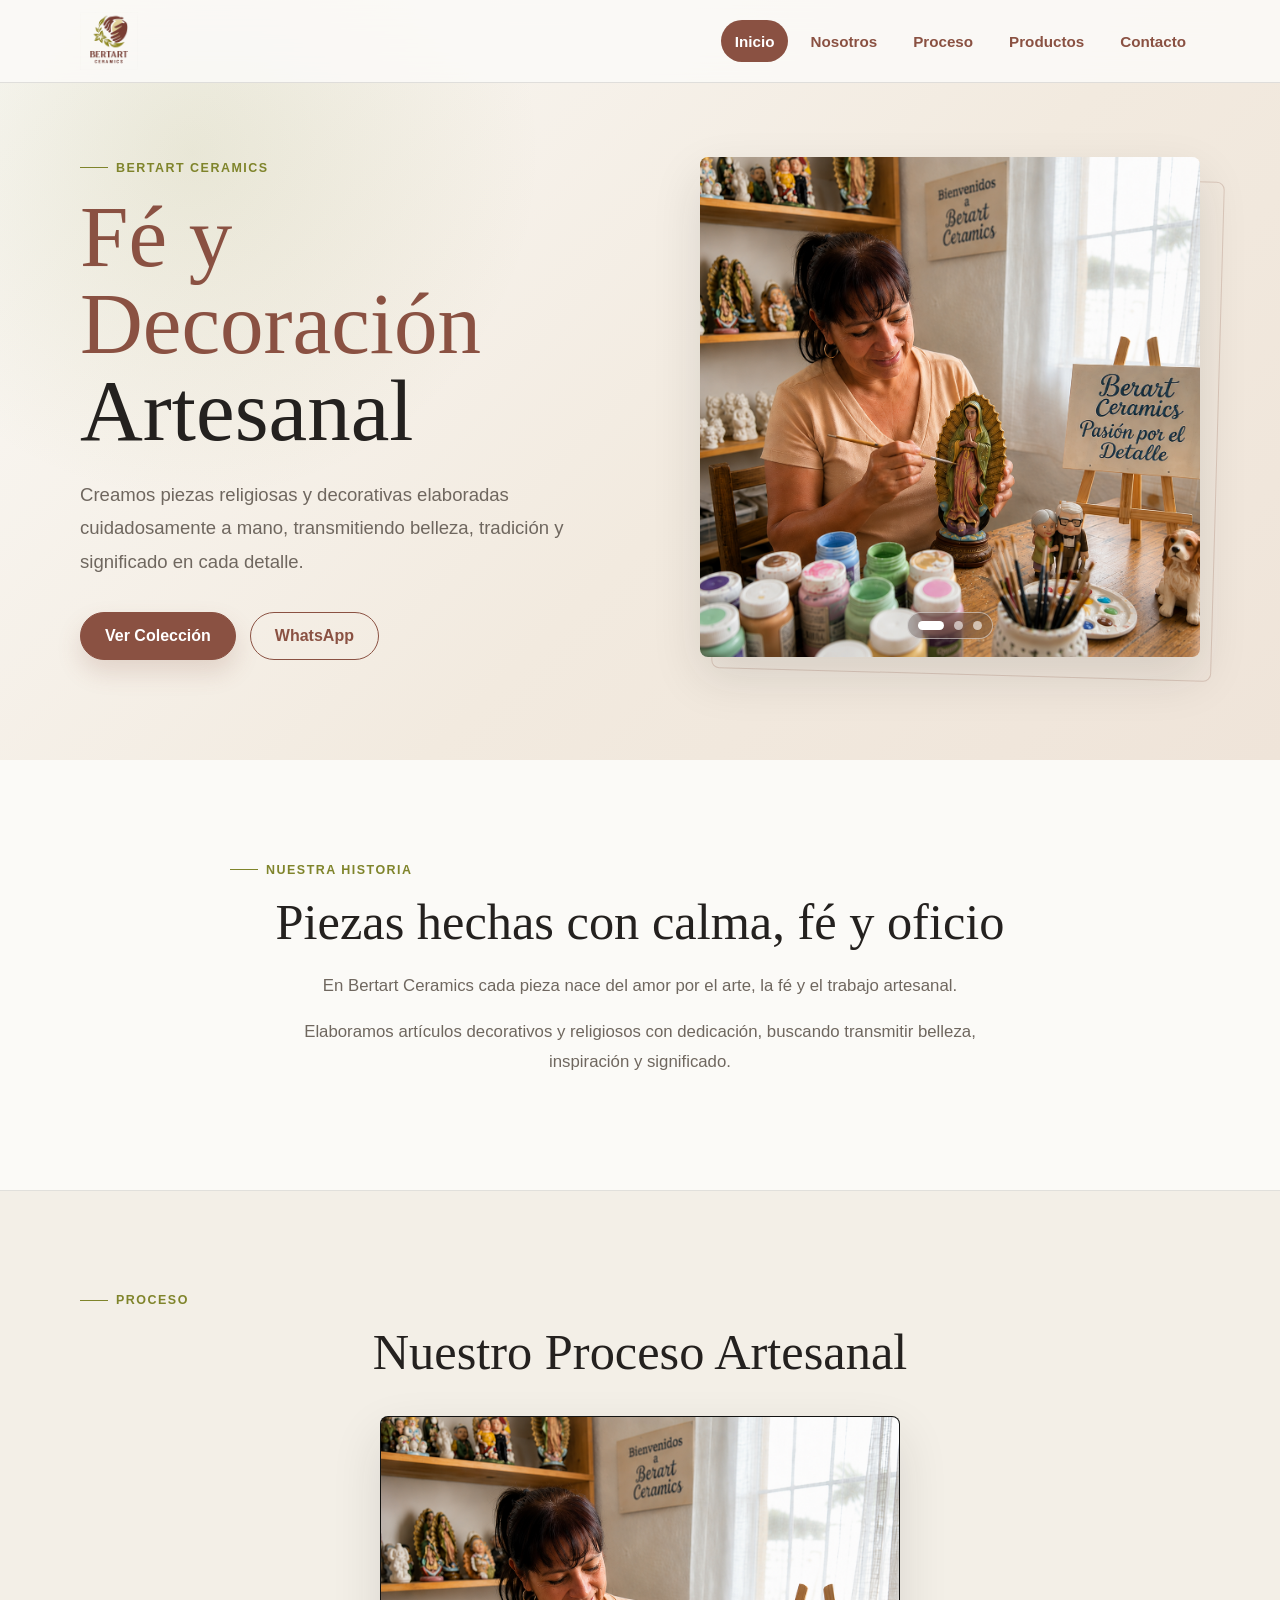
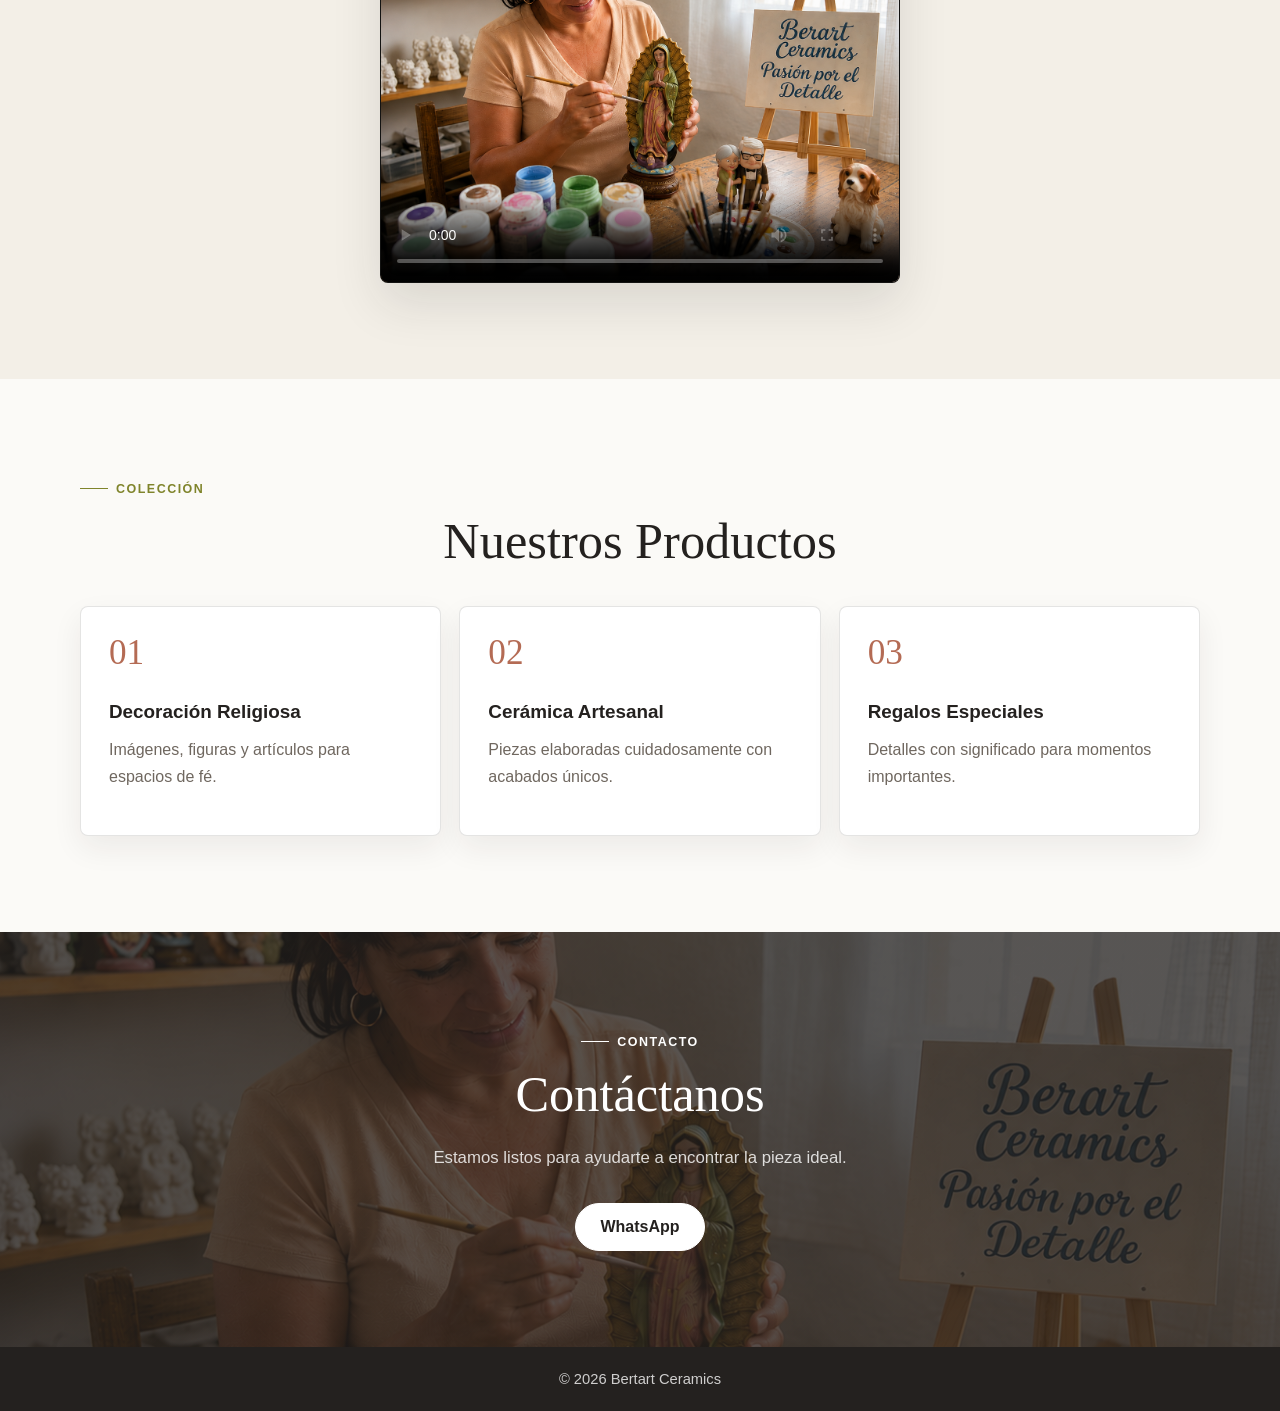
==== commit 5054523c: "Add favicon" ====
--- a/index.html
+++ b/index.html
@@ -4,6 +4,9 @@
 <head>
     <meta charset="UTF-8">
     <meta name="viewport" content="width=device-width, initial-scale=1.0">
+
+    <link rel="icon" type="image/png" href="images/favicon.png">
+
     <title>Bertart Ceramics | Fé y Decoración</title>
 
     <link rel="stylesheet" href="css/styles.css">
